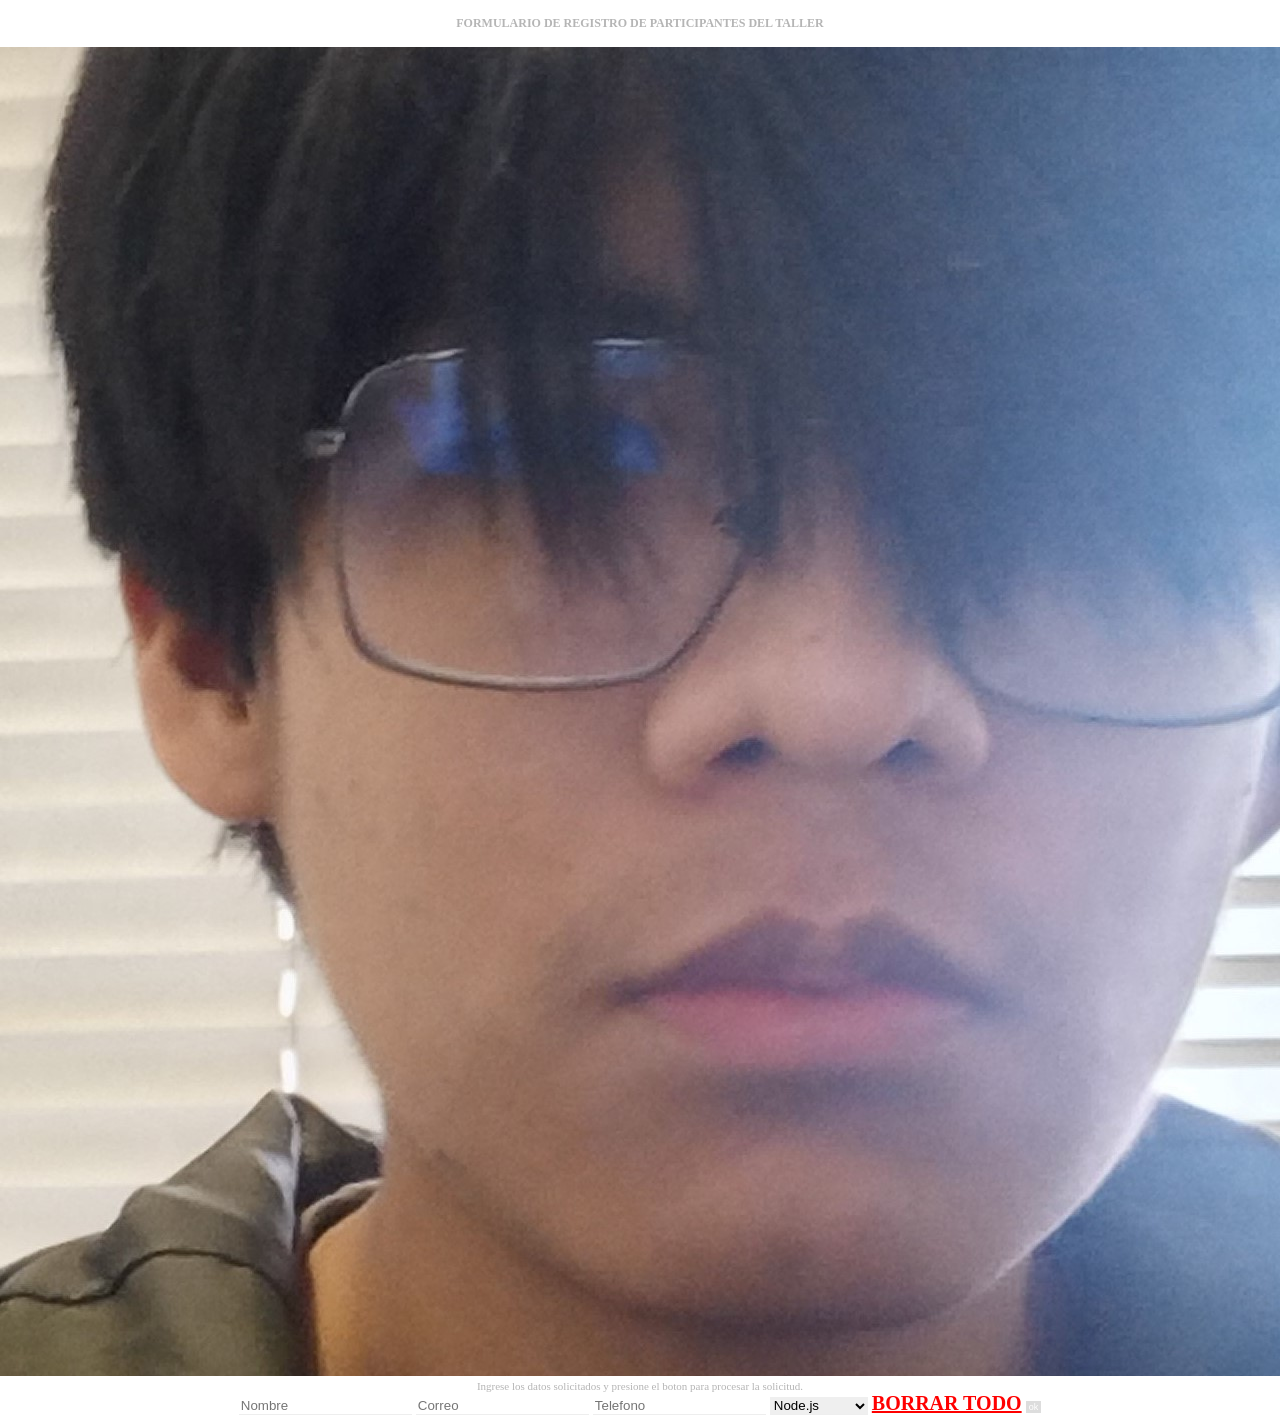
==== index.html @ 86113803 "Agrega version inicial del formulario de inscripcion" ====
<!DOCTYPE html>
<html lang="es">
  <head>
    <meta charset="UTF-8" />
    <title>pagina1</title>
    <link rel="stylesheet" href="estilos.css" />
  </head>
  <body>
    <h4>FORMULARIO DE REGISTRO DE PARTICIPANTES DEL TALLER</h4>
    <img src="img/banner.png.jpg" />
    <p>
      Ingrese los datos solicitados y presione el boton para procesar la
      solicitud.
    </p>
    <input id="nombre" placeholder="Nombre" />
    <input id="correo" placeholder="Correo" />
    <input id="telefono" placeholder="Telefono" />
    <select id="taller">
      <option>Node.js</option>
      <option>Figma</option>
      <option>Git</option>
      <option>Testing</option>
      <option>CSS</option>
      <option>APIs</option>
      <option>React</option>
      <option>GitHub</option>
      <option>HTML</option>
      <option>Accesibilidad</option>
      <option>JavaScript</option>
      <option>Markdown</option>
    </select>
    <a href="#" id="borrar">BORRAR TODO</a>
    <button id="enviar">ok</button>
    <script src="app.js"></script>
  </body>
</html>
---- estilos.css ----
body {
  font-family: "Times New Roman";
  text-align: center;
  color: #b5b5b5;
  margin: 0;
}
h4 {
  font-size: 12px;
}
p {
  font-size: 11px;
  margin: 0;
}
input,
select {
  border: none;
  border-bottom: 1px solid #eeeeee;
  margin: 0;
}
button {
  font-size: 9px;
  padding: 1px 3px;
  background: #ddd;
  color: #fff;
  border: none;
}
a {
  color: red;
  font-size: 20px;
  font-weight: bold;
}
*:focus {
  outline: none;
}
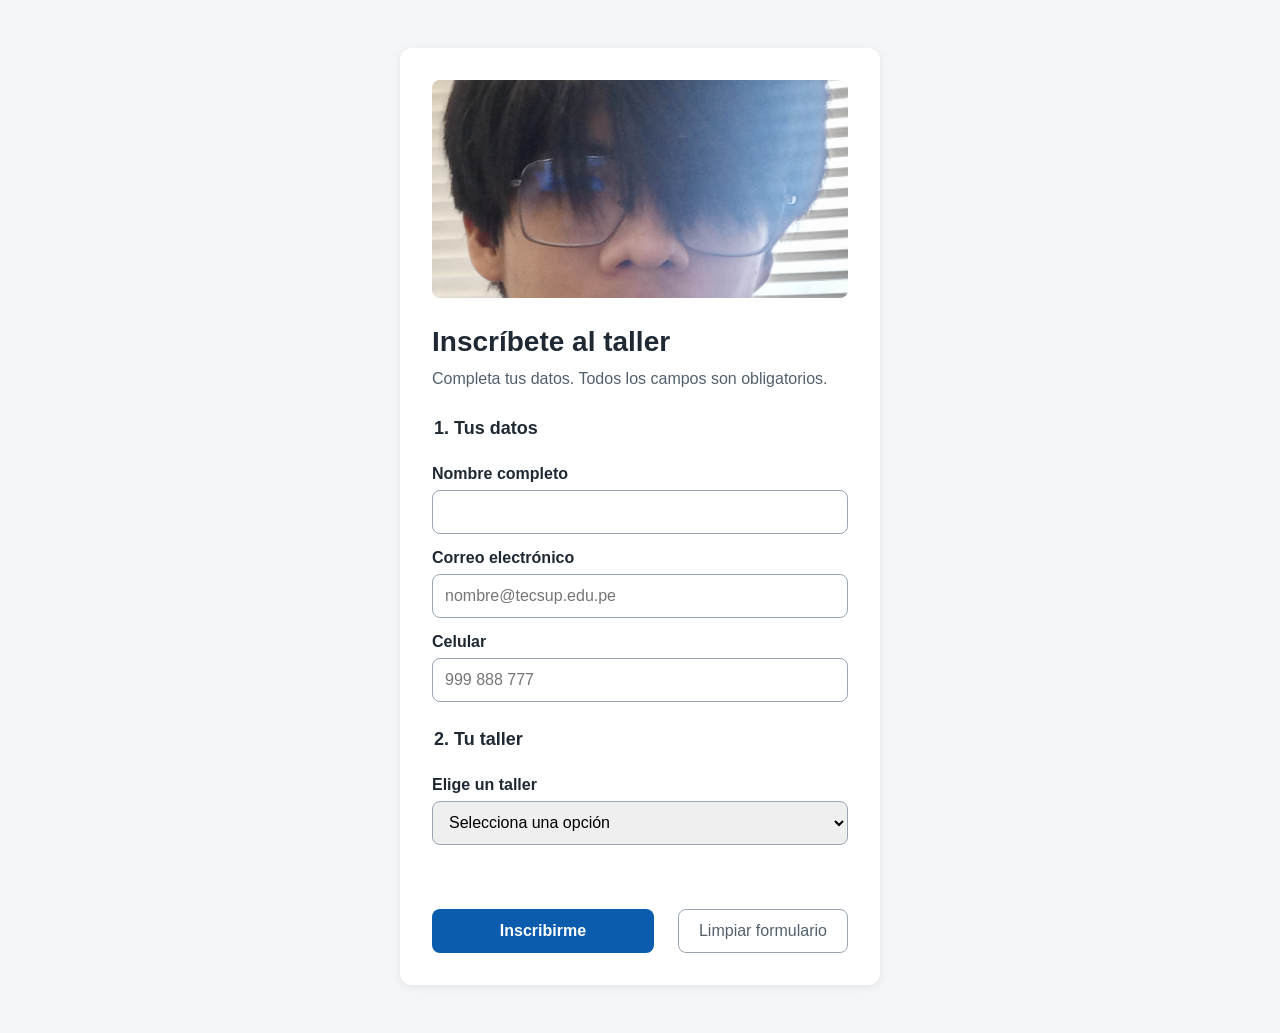
==== commit 73e5ddf9: "Redisena el formulario aplicando principios de UX/UI" ====
--- a/index.html
+++ b/index.html
@@ -2,35 +2,76 @@
 <html lang="es">
   <head>
     <meta charset="UTF-8" />
-    <title>pagina1</title>
+    <meta name="viewport" content="width=device-width, initial-scale=1.0" />
+    <title>Inscripción al taller</title>
     <link rel="stylesheet" href="estilos.css" />
   </head>
   <body>
-    <h4>FORMULARIO DE REGISTRO DE PARTICIPANTES DEL TALLER</h4>
-    <img src="img/banner.png.jpg" />
-    <p>
-      Ingrese los datos solicitados y presione el boton para procesar la
-      solicitud.
-    </p>
-    <input id="nombre" placeholder="Nombre" />
-    <input id="correo" placeholder="Correo" />
-    <input id="telefono" placeholder="Telefono" />
-    <select id="taller">
-      <option>Node.js</option>
-      <option>Figma</option>
-      <option>Git</option>
-      <option>Testing</option>
-      <option>CSS</option>
-      <option>APIs</option>
-      <option>React</option>
-      <option>GitHub</option>
-      <option>HTML</option>
-      <option>Accesibilidad</option>
-      <option>JavaScript</option>
-      <option>Markdown</option>
-    </select>
-    <a href="#" id="borrar">BORRAR TODO</a>
-    <button id="enviar">ok</button>
+    <main class="tarjeta">
+      <img
+        src="img/banner.png.jpg"
+        alt="Estudiantes programando en el laboratorio"
+      />
+      <h1>Inscríbete al taller</h1>
+      <p class="ayuda">
+        Completa tus datos. Todos los campos son obligatorios.
+      </p>
+
+      <form id="formulario" novalidate>
+        <fieldset>
+          <legend>1. Tus datos</legend>
+          <label for="nombre">Nombre completo</label>
+          <input id="nombre" type="text" autocomplete="name" required />
+
+          <label for="correo">Correo electrónico</label>
+          <input
+            id="correo"
+            type="email"
+            autocomplete="email"
+            placeholder="nombre@tecsup.edu.pe"
+            required
+          />
+
+          <label for="telefono">Celular</label>
+          <input id="telefono" type="tel" placeholder="999 888 777" required />
+        </fieldset>
+
+        <fieldset>
+          <legend>2. Tu taller</legend>
+          <label for="taller">Elige un taller</label>
+          <select id="taller" required>
+            <option value="">Selecciona una opción</option>
+            <optgroup label="Control de versiones">
+              <option>Git</option>
+              <option>GitHub</option>
+              <option>Markdown</option>
+            </optgroup>
+            <optgroup label="Desarrollo web">
+              <option>HTML</option>
+              <option>CSS</option>
+              <option>JavaScript</option>
+              <option>React</option>
+              <option>Node.js</option>
+              <option>APIs</option>
+            </optgroup>
+            <optgroup label="Diseño y calidad">
+              <option>Figma</option>
+              <option>Accesibilidad</option>
+              <option>Testing</option>
+            </optgroup>
+          </select>
+        </fieldset>
+
+        <p id="mensaje" class="mensaje" role="status"></p>
+
+        <div class="acciones">
+          <button type="submit" class="boton-principal">Inscribirme</button>
+          <button type="reset" class="boton-secundario">
+            Limpiar formulario
+          </button>
+        </div>
+      </form>
+    </main>
     <script src="app.js"></script>
   </body>
 </html>
--- a/estilos.css
+++ b/estilos.css
@@ -1,34 +1,130 @@
+:root {
+  --color-primario: #0b5cad;
+  --color-texto: #1f2933;
+  --color-suave: #52606d;
+  --color-borde: #9aa5b1;
+  --color-fondo: #f4f6f8;
+  --color-error: #b42318;
+  --color-exito: #067647;
+  --espacio: 16px;
+}
+
+* {
+  box-sizing: border-box;
+}
+
 body {
-  font-family: "Times New Roman";
-  text-align: center;
-  color: #b5b5b5;
   margin: 0;
+  padding: var(--espacio);
+  font-family: Arial, Helvetica, sans-serif;
+  font-size: 16px;
+  line-height: 1.5;
+  color: var(--color-texto);
+  background: var(--color-fondo);
 }
-h4 {
-  font-size: 12px;
+
+.tarjeta {
+  max-width: 480px;
+  margin: 32px auto;
+  padding: 32px;
+  background: #ffffff;
+  border-radius: 12px;
+  box-shadow: 0 2px 8px rgba(0, 0, 0, 0.08);
 }
-p {
-  font-size: 11px;
-  margin: 0;
+
+.tarjeta img {
+  width: 100%;
+  border-radius: 8px;
 }
+
+h1 {
+  font-size: 28px;
+  margin: 16px 0 4px;
+}
+.ayuda {
+  color: var(--color-suave);
+  margin: 0 0 24px;
+}
+
+fieldset {
+  border: none;
+  padding: 0;
+  margin: 0 0 24px;
+}
+legend {
+  font-size: 18px;
+  font-weight: bold;
+  margin-bottom: 8px;
+}
+label {
+  display: block;
+  font-weight: bold;
+  margin: 12px 0 4px;
+}
+
 input,
 select {
+  width: 100%;
+  min-height: 44px;
+  padding: 8px 12px;
+  font-size: 16px;
+  border: 1px solid var(--color-borde);
+  border-radius: 8px;
+}
+
+.validado input:invalid,
+.validado select:invalid {
+  border: 2px solid var(--color-error);
+}
+
+.acciones {
+  display: flex;
+  gap: 24px;
+  flex-wrap: wrap;
+}
+
+button {
+  min-height: 44px;
+  padding: 10px 20px;
+  font-size: 16px;
+  border-radius: 8px;
+  cursor: pointer;
+}
+
+.boton-principal {
+  flex: 1;
+  background: var(--color-primario);
+  color: #ffffff;
   border: none;
-  border-bottom: 1px solid #eeeeee;
-  margin: 0;
-}
-button {
-  font-size: 9px;
-  padding: 1px 3px;
-  background: #ddd;
-  color: #fff;
-  border: none;
-}
-a {
-  color: red;
-  font-size: 20px;
   font-weight: bold;
 }
-*:focus {
-  outline: none;
+
+.boton-principal:disabled {
+  opacity: 0.6;
+  cursor: wait;
 }
+
+.boton-secundario {
+  background: transparent;
+  color: var(--color-suave);
+  border: 1px solid var(--color-borde);
+}
+
+:focus-visible {
+  outline: 3px solid #f59e0b;
+  outline-offset: 2px;
+}
+
+.mensaje {
+  min-height: 24px;
+  font-weight: bold;
+}
+.mensaje.error {
+  color: var(--color-error);
+}
+.mensaje.exito {
+  color: var(--color-exito);
+}
+.mensaje.info {
+  color: var(--color-primario);
+}
